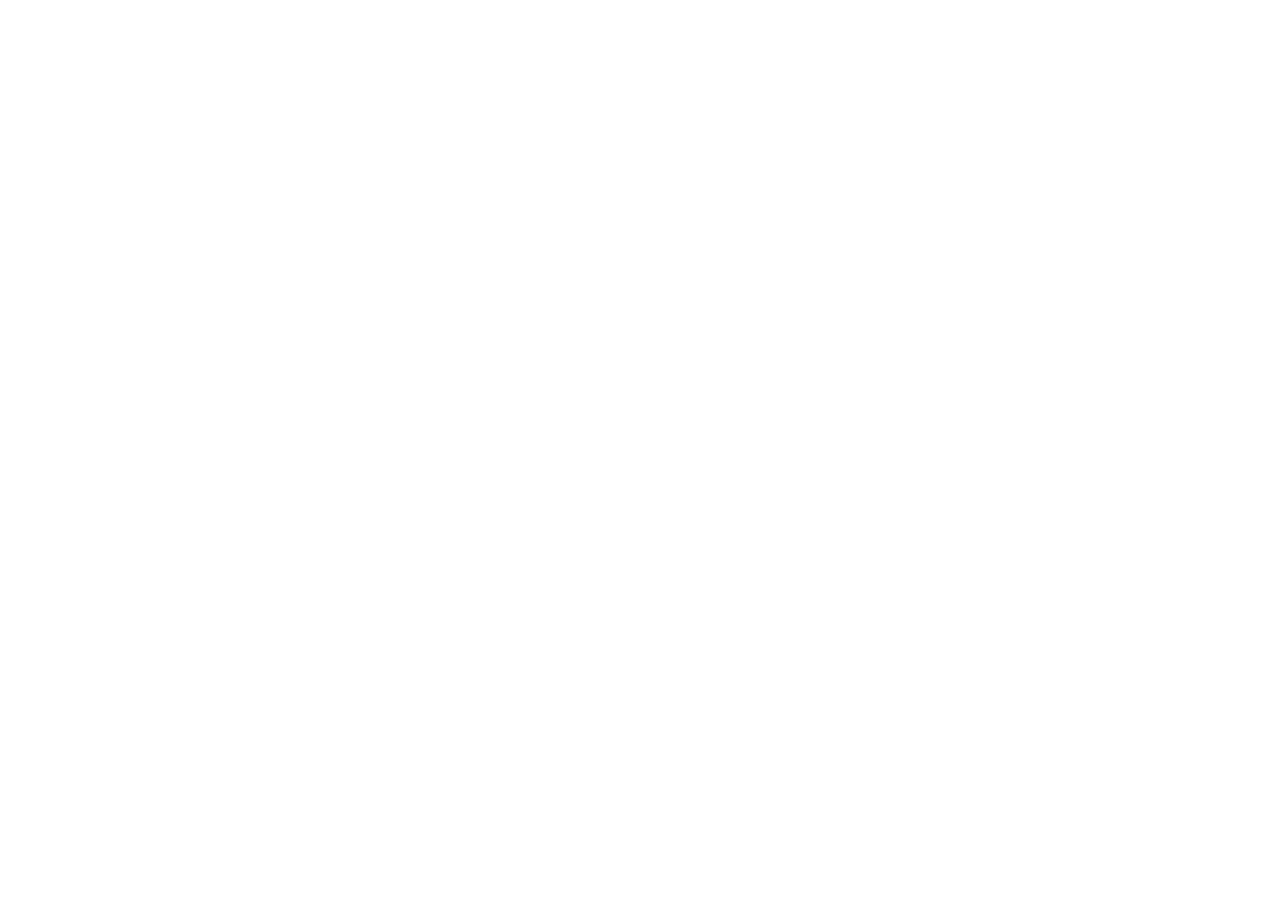
==== index.html @ 671d7f03 "Создала индекс" ====
<!DOCTYPE html>
<html lang="en">
<head>
    <meta charset="UTF-8">
    <meta name="viewport" content="width=device-width, initial-scale=1.0">
    <title>Когнитивные искажения tishunator</title>
</head>
<body>
    
</body>
</html>
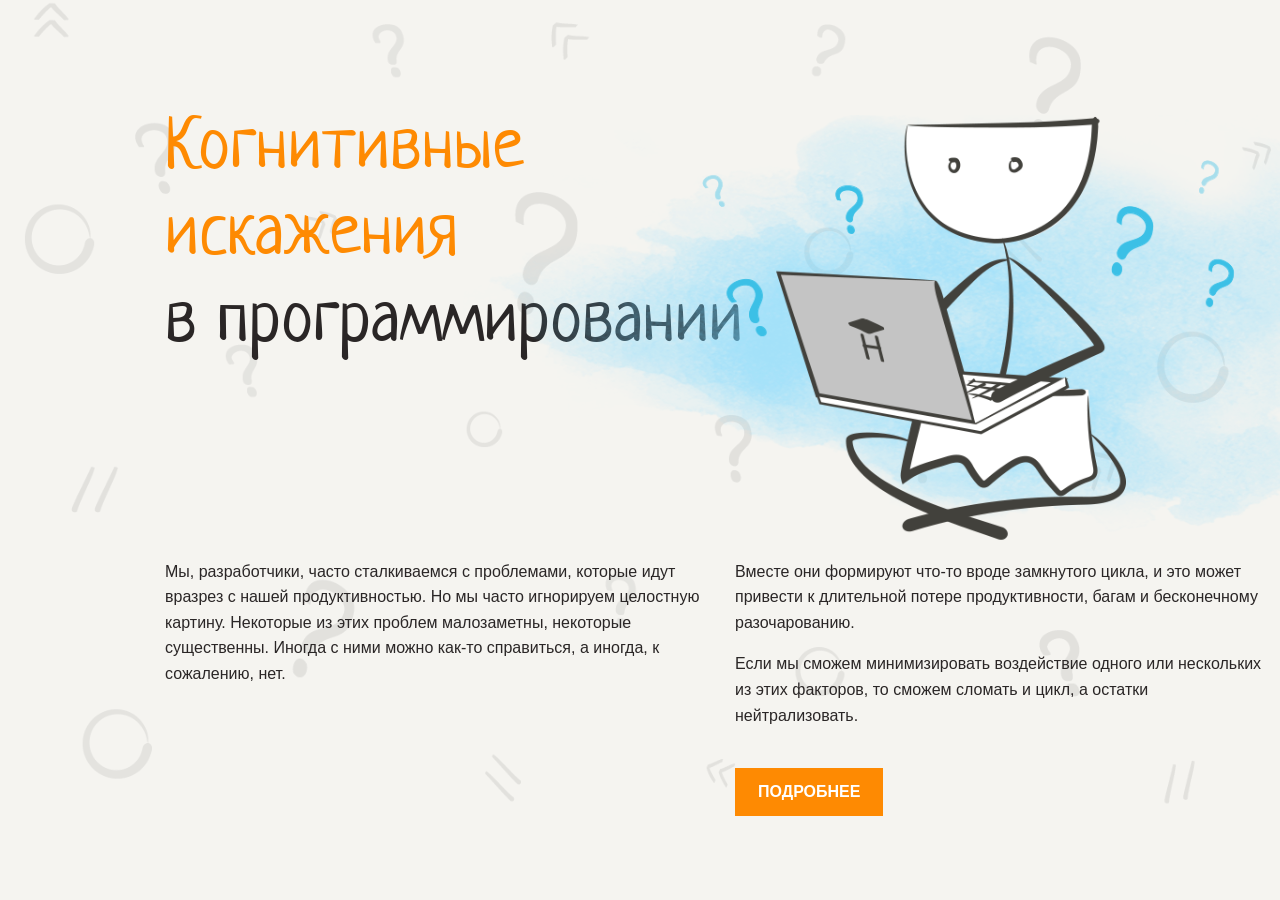
==== commit 7aefc86c: "Сделала первую секцию" ====
--- a/index.html
+++ b/index.html
@@ -3,9 +3,36 @@
 <head>
     <meta charset="UTF-8">
     <meta name="viewport" content="width=device-width, initial-scale=1.0">
+    <link rel="stylesheet" href="style.css">
+
     <title>Когнитивные искажения tishunator</title>
 </head>
 <body>
-    
+    <div class="background-pattern">
+    <section class="header-section ">
+       
+            <h1><span class="highlight">Когнитивные искажения </span> <span class="nowrap">в программировании</span></h1>
+            <div class="image-container">
+                <img src="img/main.png" alt="Иллюстрация когнитивных искажений">
+            </div>
+        </section>
+        <section class="header-text">
+            <div class="text-columns">
+                
+                <div class="text-column">
+                    <p>Мы, разработчики, часто сталкиваемся с проблемами, которые идут вразрез с нашей продуктивностью. Но мы часто игнорируем целостную картину. Некоторые из этих проблем малозаметны, некоторые существенны. Иногда с ними можно как-то справиться, а иногда, к сожалению, нет.</p>
+                </div>
+                <div class="text-column">
+                    <p>Вместе они формируют что-то вроде замкнутого цикла, и это может привести к длительной потере продуктивности, багам и бесконечному разочарованию.</p>
+               <p>Если мы сможем минимизировать воздействие одного или нескольких из этих факторов, то сможем сломать и цикл, а остатки нейтрализовать.</p>
+               <button class="btn"><a href="#"> ПОДРОБНЕЕ </a></button>   
+            </div>
+                
+            </div>
+            
+        </section>
+    </div>
+       
+   
 </body>
-</html>+</html>
--- a/style.css
+++ b/style.css
@@ -0,0 +1,155 @@
+/*Основные параметры лендинга
+Цвета
+Белый: #fff
+Полупрозрачный белый: #d7ccc0
+Светлый: #f5f4f0
+Основной: #fe8a02
+Основной тёмный: #42413c
+Тёмный: #2a2626
+Полупрозрачный тёмный: #908d8b
+Коричневый: #b09a81
+Синий: #1085c5
+Шрифты
+В качестве основного шрифта используется Open Sans
+Для заголовков используется шрифт Neucha
+Размер шрифта: 16px
+Межстрочный интервал: 1.6em
+Цвет шрифта: #2A2626
+Заголовки
+Межстрочный интервал заголовков: 1.2em
+Размер заголовка первого уровня: 72px
+Размер заголовка второго уровня: 60px
+Размер заголовка третьего уровня: 34px
+
+Секции
+Ограничение по ширине контента: 1110px
+Выравнивание по центру
+Отступы по 100 пикселей сверху и снизу
+*/
+@font-face {
+    font-weight: 300;
+    font-family: "Light";
+    src: url("/fonts/OpenSans-Light.ttf");
+}
+
+@font-face {
+    font-weight: 400;
+    font-family: "Regular";
+    src: url("/fonts/OpenSans-Regular.ttf");
+}
+
+@font-face {
+    font-weight: 700;
+    font-family: "Bold";
+    src: url("/fonts/OpenSans-Bold.ttf");
+}
+
+@font-face {
+    font-family: "Neucha-Regular";
+
+    src: url("/fonts/Neucha-Regular.ttf");
+}
+
+body {
+    font-family: 'Open Sans', sans-serif;
+    margin: 0;
+    padding: 0;
+
+    color: #2A2626;
+    font-size: 16px;
+    line-height: 1.6em;
+    background-color: #f5f4f0;
+
+}
+
+.background-pattern {
+    position: relative;
+
+}
+
+.background-pattern::before {
+    content: "";
+    position: absolute;
+    top: 0;
+    left: 0;
+    width: 100%;
+    height: 100%;
+    background: url('img/background.png') no-repeat center center;
+    background-size: cover;
+    opacity: 0.1;
+    z-index: -1;
+}
+
+.header-section {
+    display: flex;
+    align-items: flex-start;
+    justify-content: space-between;
+    padding-top: 100px;
+    max-width: 1110px;
+    margin-left: 165px;
+}
+
+.nowrap {
+    white-space: nowrap;
+}
+
+h1 {
+
+    font-family: "Neucha-Regular", cursive;
+    line-height: 1.2em;
+    font-size: 72px;
+    font-weight: 400;
+    color: #2A2626;
+    margin: 0;
+
+}
+
+.highlight {
+    color: #fe8a02;
+}
+
+.text-columns {
+    display: flex;
+    gap: 30px;
+    margin-top: -45px;
+}
+
+.text-column {
+    flex: 1;
+}
+
+.text-column:nth-child(2) p {
+    margin-bottom: 13px;
+}
+
+.text-column:nth-child(2) p:last-child {
+    margin-bottom: 0;
+}
+
+.btn {
+    background: #fe8a02;
+    color: white;
+    border: none;
+    padding: 15px 23px;
+    font-size: 16px;
+    font-weight: bold;
+    margin-top: 27px;
+}
+
+.btn a {
+    background: #fe8a02;
+    color: white;
+    text-decoration: none;
+}
+
+
+.image-container img {
+    height: 525px;
+    margin-left: -280px;
+    margin-top: -45px;
+}
+
+.header-text {
+    margin-left: 165px;
+    max-width: 1110px;
+}
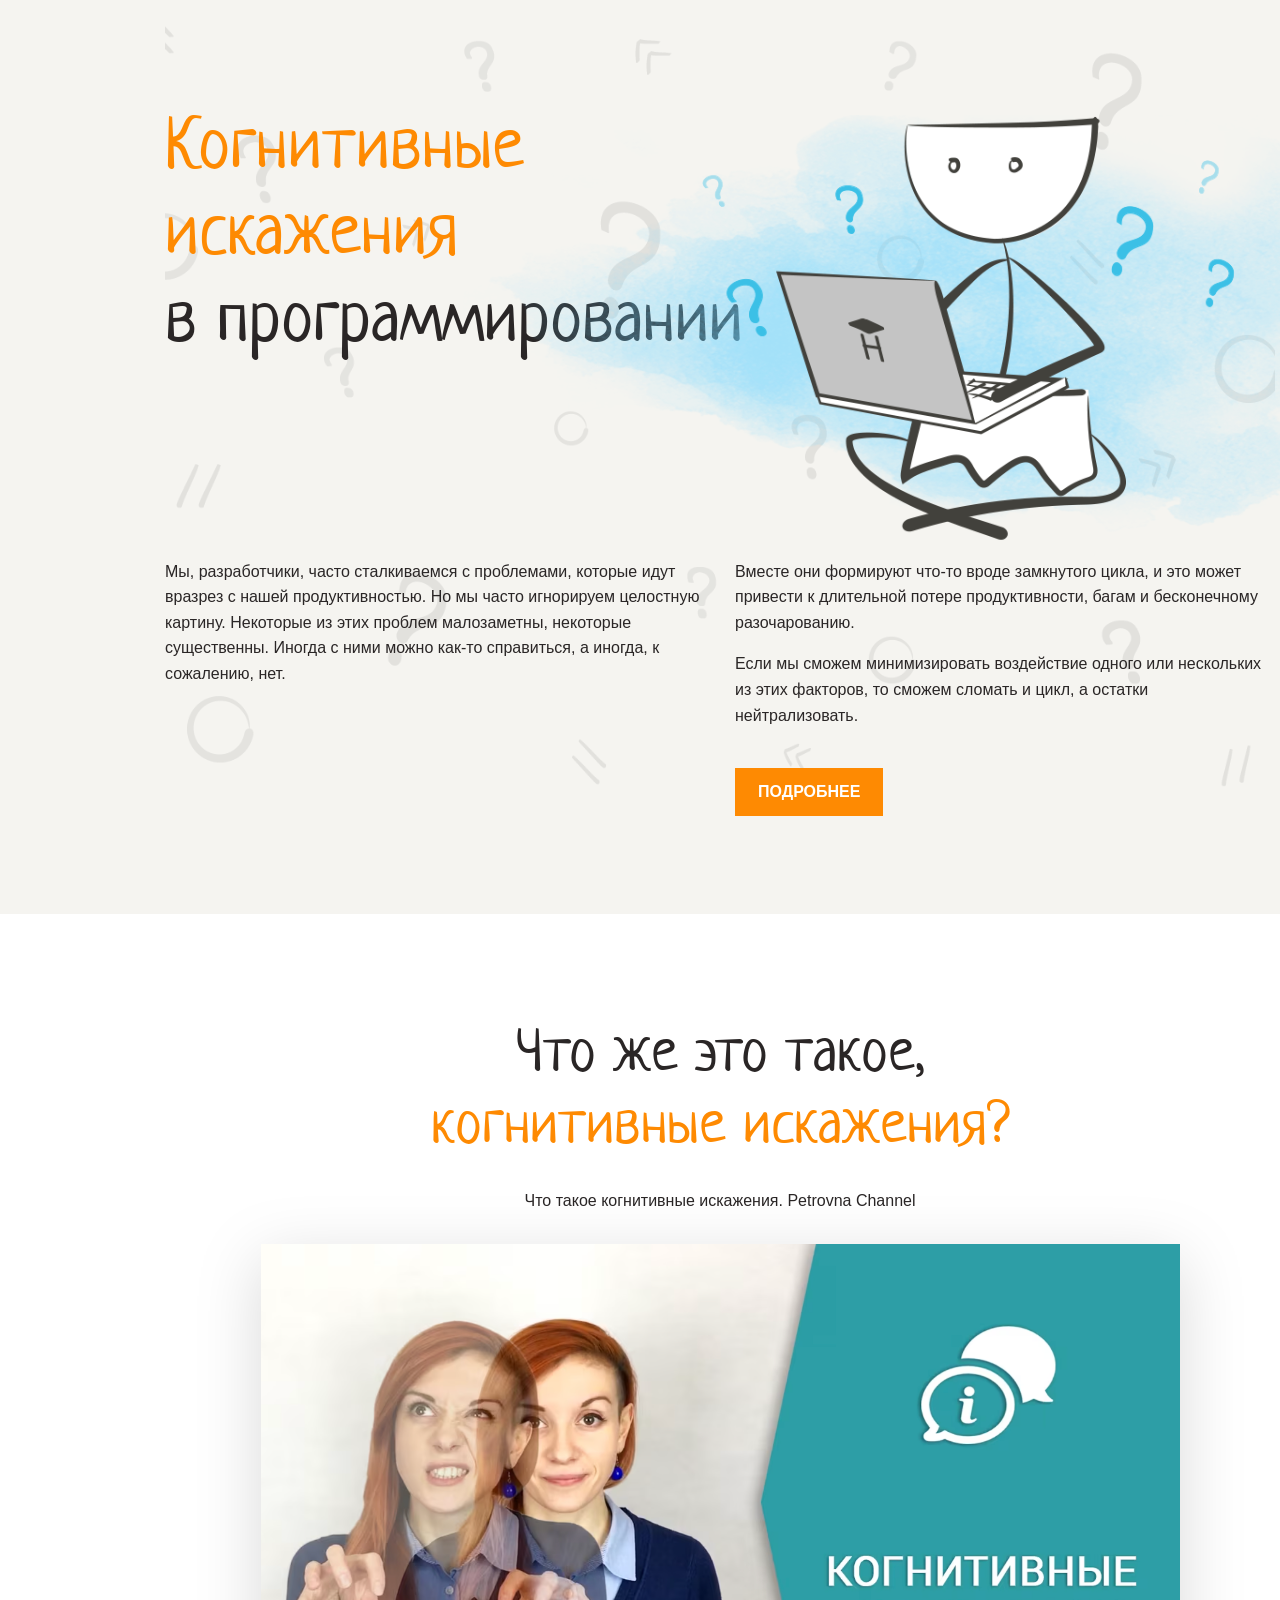
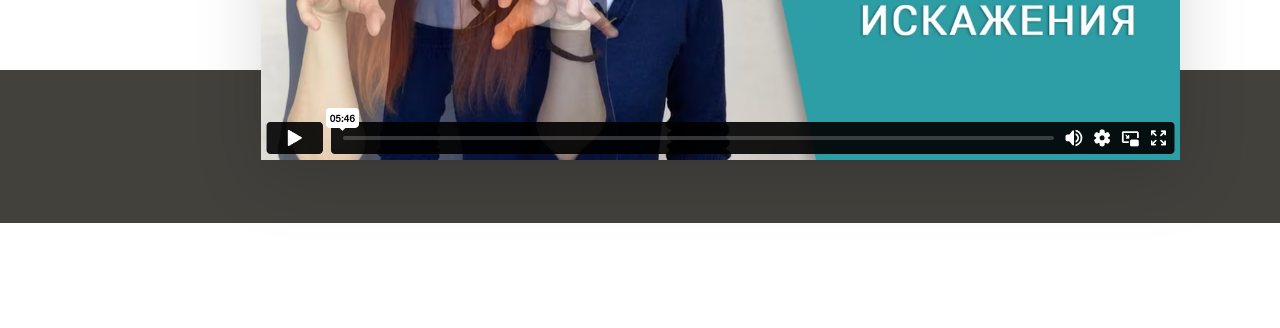
==== commit a14773b9: "сверстала вторую секцию" ====
--- a/index.html
+++ b/index.html
@@ -8,6 +8,7 @@
     <title>Когнитивные искажения tishunator</title>
 </head>
 <body>
+    <section class="general-section">
     <div class="background-pattern">
     <section class="header-section ">
        
@@ -27,12 +28,19 @@
                <p>Если мы сможем минимизировать воздействие одного или нескольких из этих факторов, то сможем сломать и цикл, а остатки нейтрализовать.</p>
                <button class="btn"><a href="#"> ПОДРОБНЕЕ </a></button>   
             </div>
-                
-            </div>
-            
+            </div> 
         </section>
     </div>
-       
-   
+</section>
+<div class="background-section-2">  
+<section class="general-section section-2" id="preview-image">
+    
+    <h1 class="h1-center">Что же это такое, <br><span class="highlight"> когнитивные искажения?</span>  </h1>
+    <p class="p-center">Что такое когнитивные искажения. Petrovna Channel</p>
+    <div class="video-container">
+    <video src="https://youtu.be/jie9AizBqss?feature=shared" poster="img/preview.png" ></video>
+</div>
+</section>
+</div>
 </body>
 </html>
--- a/style.css
+++ b/style.css
@@ -61,7 +61,11 @@
     background-color: #f5f4f0;
 
 }
-
+.general-section{
+    height: 914px;
+    margin-left: 165px;
+    max-width: 1110px;
+}
 .background-pattern {
     position: relative;
 
@@ -79,14 +83,30 @@
     opacity: 0.1;
     z-index: -1;
 }
+.background-section-2{
+    position: relative;
+    
+  
+}
+.background-section-2::before{
+    content: "";
+    position: absolute;
+    top: 0;
+    left: 0;
+    width: 100%;
+    height: 100%;
+    background-color: white;
+    background-size: cover;
+    z-index: -1;
+}
 
 .header-section {
     display: flex;
     align-items: flex-start;
     justify-content: space-between;
     padding-top: 100px;
-    max-width: 1110px;
-    margin-left: 165px;
+    
+    
 }
 
 .nowrap {
@@ -149,7 +169,42 @@
     margin-top: -45px;
 }
 
-.header-text {
-    margin-left: 165px;
-    max-width: 1110px;
+.h1-center {
+    text-align: center;
+    font-size: 60px;
+    line-height: 72px;
+}
+.p-center {
+    text-align: center;
+    margin-top: 30px;
+    margin-bottom: 30px;
+}
+.video-container{
+    position: relative;
+    text-align: center;
+    margin: 0 auto;
+    padding-bottom: 50px;
+}
+video{
+
+  width: 919px;
+  height: 517px; 
+  filter: drop-shadow(0 16px 32px rgba(0 0 0 / 15%));
+  
+  
+}
+.section-2{
+    
+    padding-top: 100px;
+   
+}
+.background-section-2::after {
+    content: "";
+    position: absolute;
+    bottom: 105px;
+    left: 0;
+    width: 100%;
+    height: 153px;
+    background: #42413C; 
+    z-index: -1;
 }
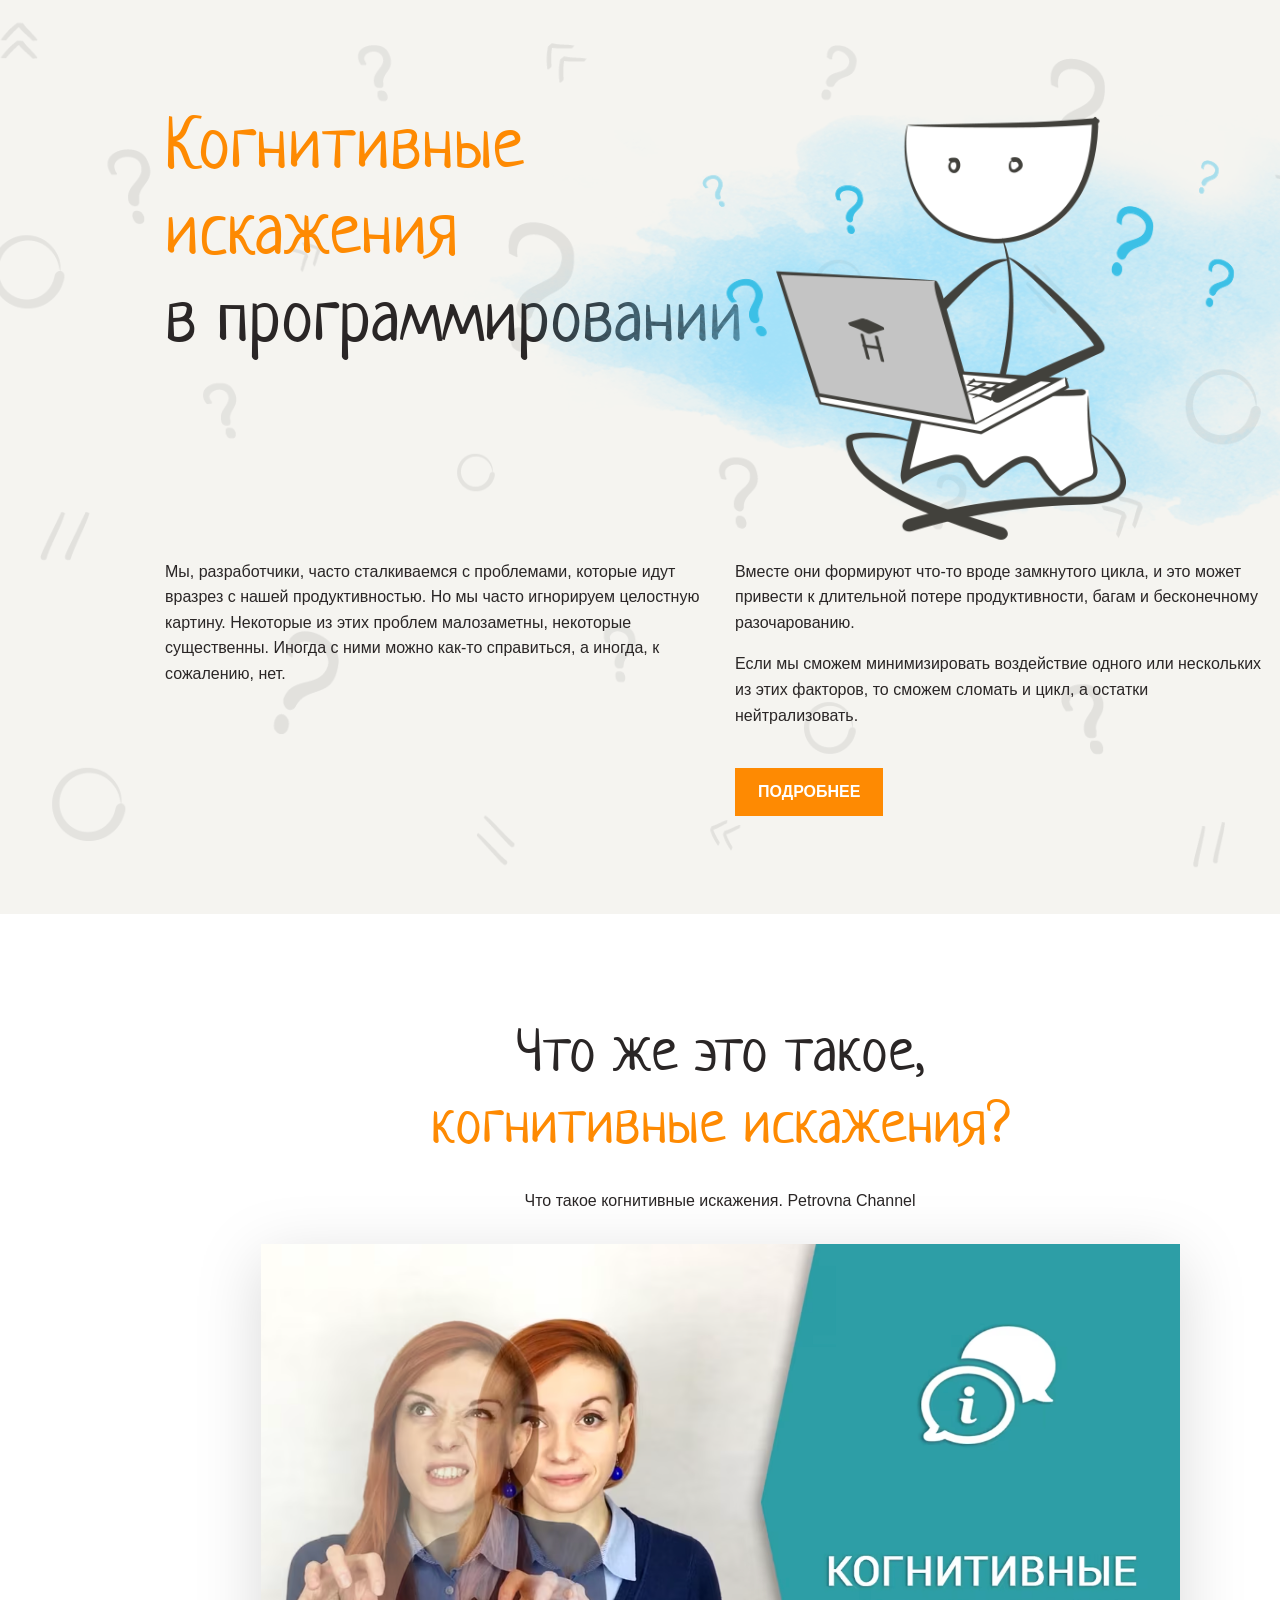
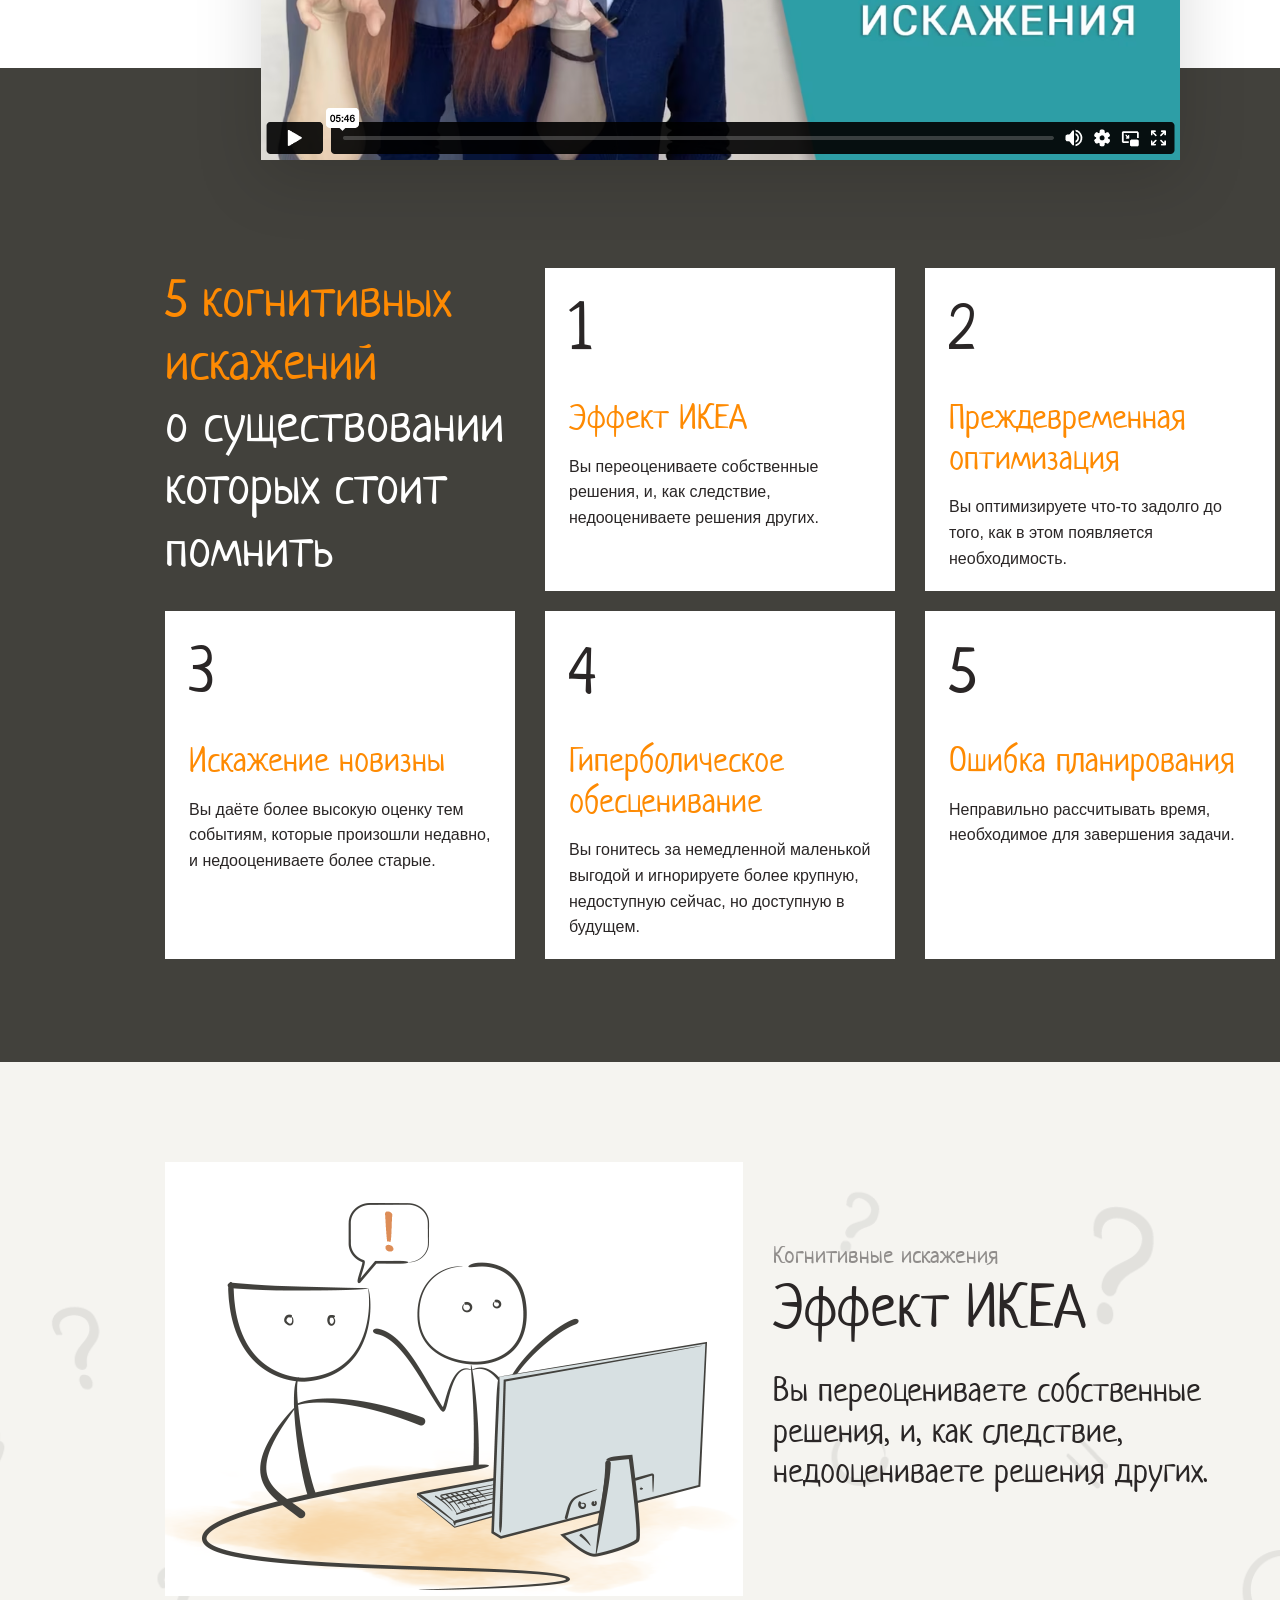
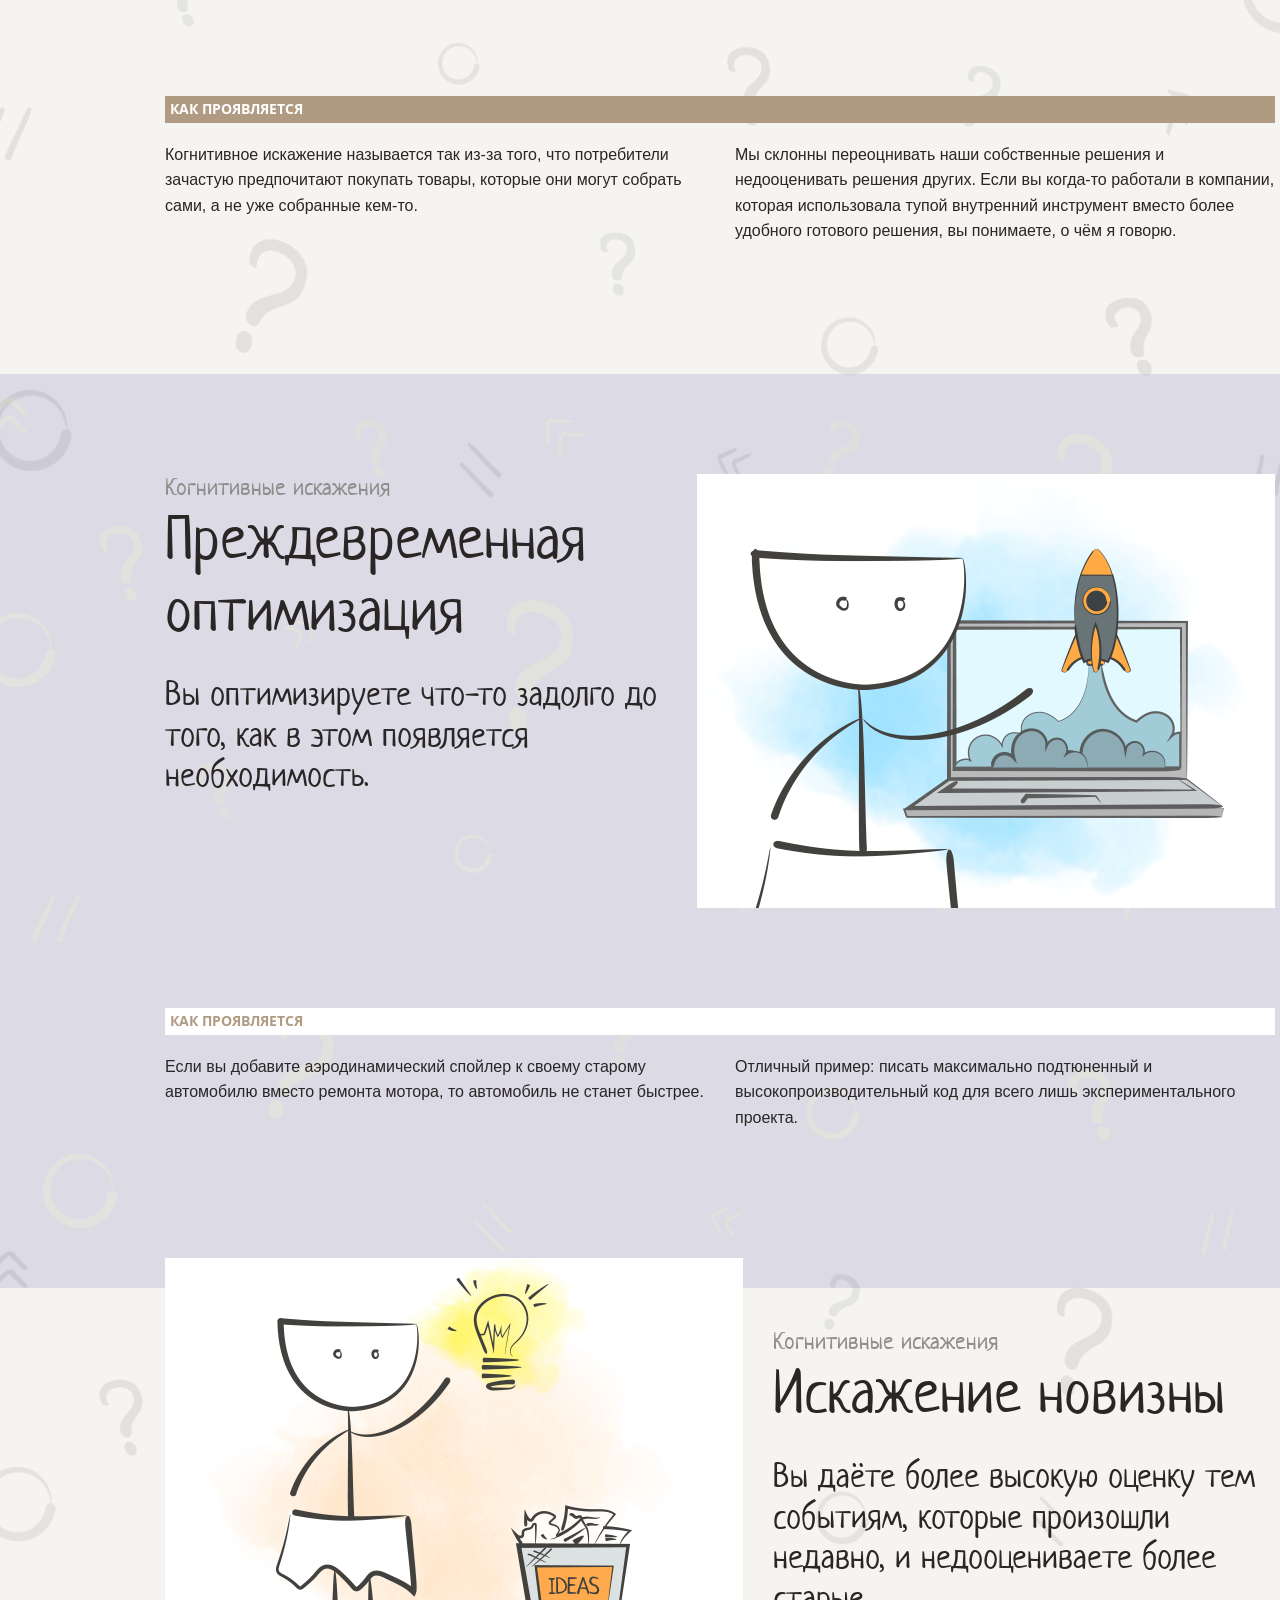
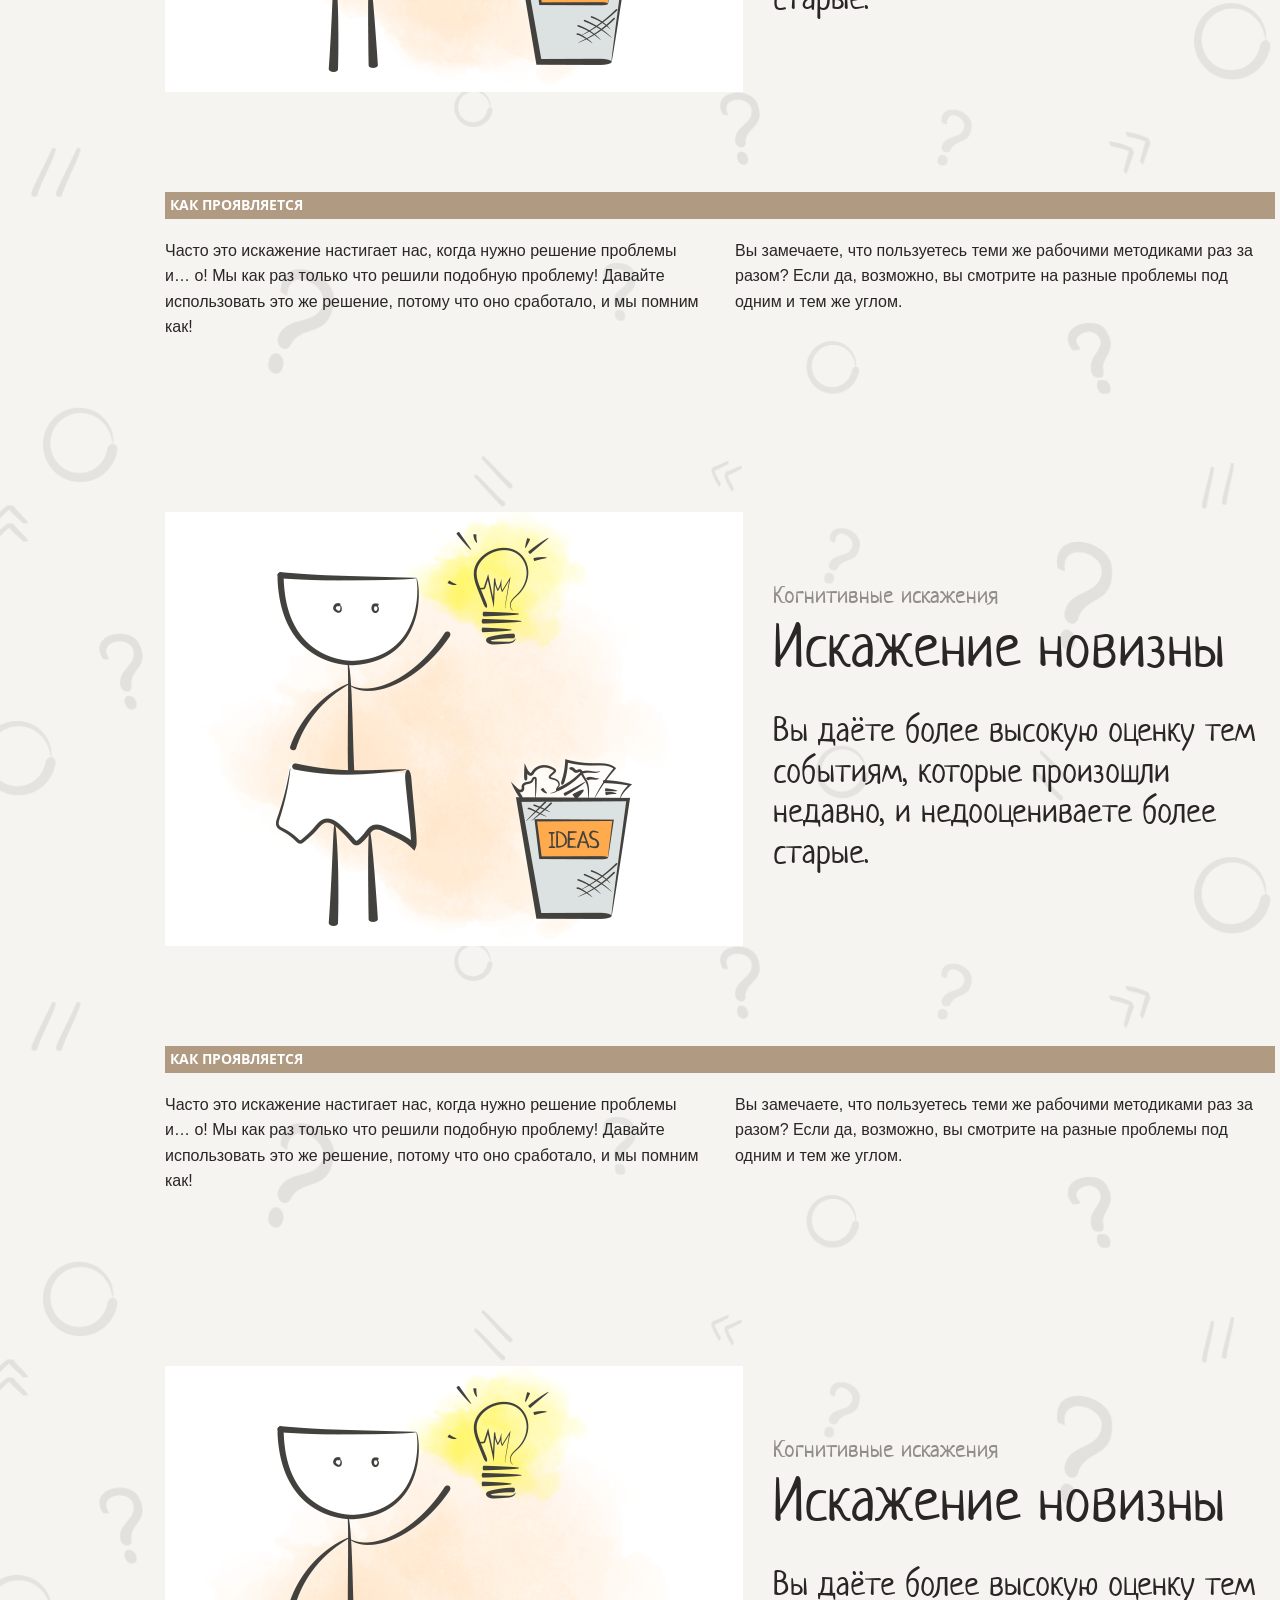
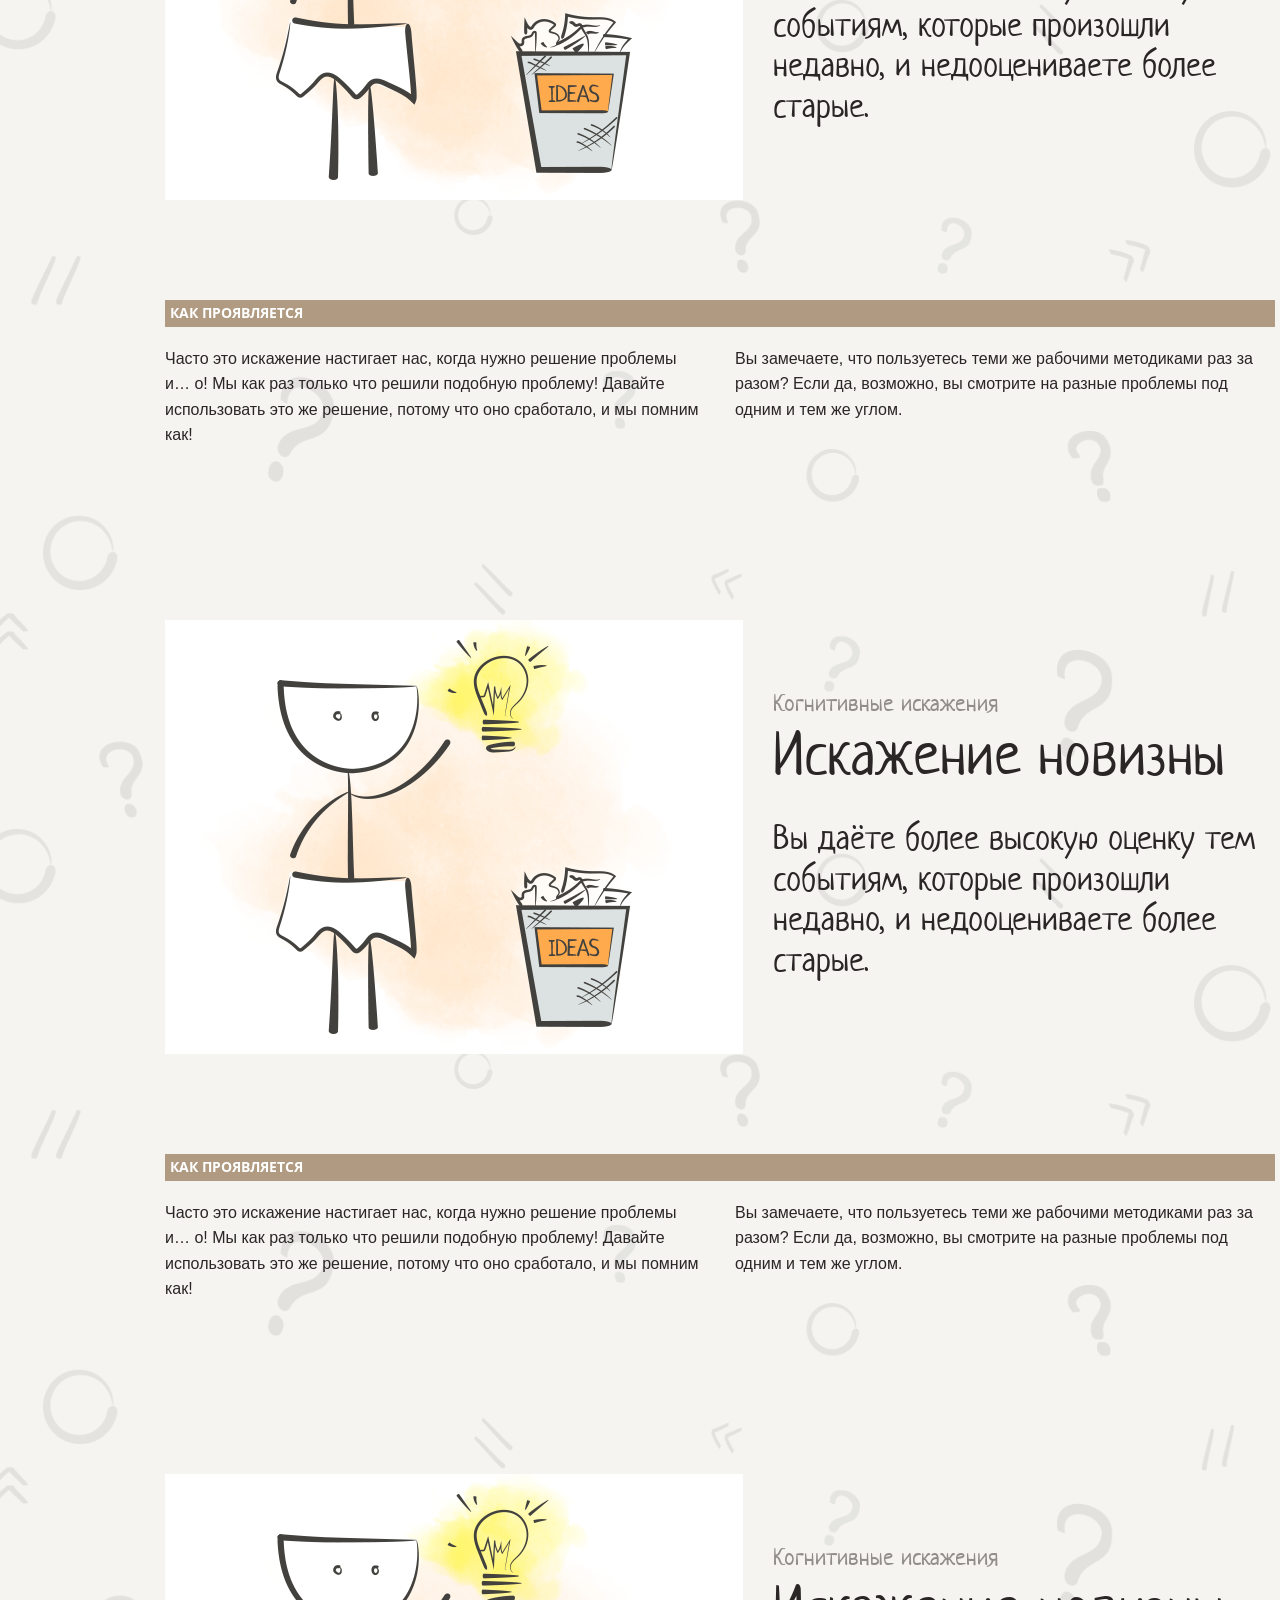
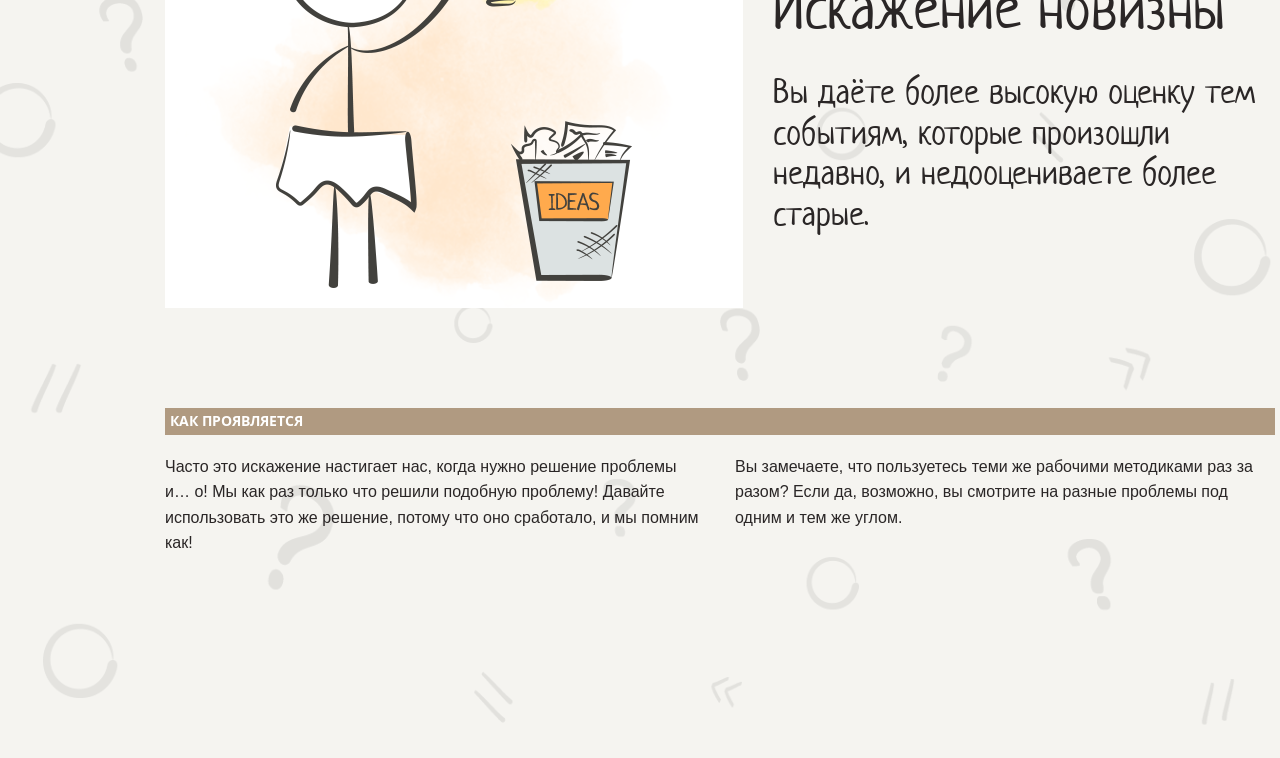
==== commit b2800867: "d" ====
--- a/index.html
+++ b/index.html
@@ -8,7 +8,7 @@
     <title>Когнитивные искажения tishunator</title>
 </head>
 <body>
-    <section class="general-section">
+    <section class="general-section general-section1">
     <div class="background-pattern">
     <section class="header-section ">
        
@@ -33,7 +33,7 @@
     </div>
 </section>
 <div class="background-section-2">  
-<section class="general-section section-2" id="preview-image">
+<section class=" section-2" id="preview-image">
     
     <h1 class="h1-center">Что же это такое, <br><span class="highlight"> когнитивные искажения?</span>  </h1>
     <p class="p-center">Что такое когнитивные искажения. Petrovna Channel</p>
@@ -42,5 +42,195 @@
 </div>
 </section>
 </div>
+
+<div class="background-section-3"> 
+    <section id="navigation" class="general-section">
+        <div class="container">
+           
+            <div class="cards">
+                <div class="section-title"><span class="highlight">5 когнитивных искажений </span><br> о существовании которых стоит помнить</div>
+                <a href="#ikea-effect" class="card small">
+                    <div class="card-number">1</div>
+                    <h3 class="card-title">Эффект ИКЕА</h3>
+                    <p>Вы переоцениваете собственные решения, и, как следствие, недооцениваете решения других.</p>
+                </a>
+                <a href="#premature-optimization" class="card small">
+                    <div class="card-number">2</div>
+                    <h3 class="card-title">Преждевременная оптимизация</h3>
+                    <p>Вы оптимизируете что-то задолго до того, как в этом появляется необходимость.</p>
+                </a>
+                <a href="#recency-bias" class="card large">
+                    <div class="card-number">3</div>
+                    <h3 class="card-title">Искажение новизны</h3>
+                    <p>Вы даёте более высокую оценку тем событиям, которые произошли недавно, и недооцениваете более старые.</p>
+                </a>
+                <a href="#hyperbolic-discounting" class="card large">
+                    <div class="card-number">4</div>
+                    <h3 class="card-title">Гиперболическое обесценивание</h3>
+                    <p>Вы гонитесь за немедленной маленькой выгодой и игнорируете более крупную, недоступную сейчас, но доступную в будущем.</p>
+                </a>
+                <a href="#planning-fallacy" class="card large" >
+                    <div class="card-number">5</div>
+                    <h3 class="card-title">Ошибка планирования</h3>
+                    <p>Неправильно рассчитывать время, необходимое для завершения задачи.</p>
+                </a>
+            </div>
+        </div>
+    </section> 
+</div>
+<div class="background-section-4">
+    <section class="general-section2">
+      
+        <section id="ikea-effect">
+<div class="head">
+<img src="img/1.png">
+<div class="right-block">
+<p>Когнитивные искажения</p>
+<h2>Эффект ИКЕА</h2>
+<p class="zag">Вы переоцениваете собственные решения, и, как следствие, недооцениваете решения других.</p>
+</div>
+</div>
+
+<h4>КАК ПРОЯВЛЯЕТСЯ</h4>
+<div class="container-ikea">
+<p>Когнитивное искажение называется так из-за того, что потребители зачастую предпочитают покупать товары, которые они могут собрать сами, а не уже собранные кем-то.</p>
+<p>Мы склонны переоцнивать наши собственные решения и недооценивать решения других. Если вы когда-то работали в компании, которая использовала тупой внутренний инструмент вместо более удобного готового решения, вы понимаете, о чём я говорю.</p>    
+</div>
+</section>
+</section>
+</div>
+
+<div class="background-section-5">
+    <section class=" general-section2 general-section3">
+      
+        <section id="premature-optimization">
+
+            <div class="head2">
+                
+                <div class="right-block">
+                <p>Когнитивные искажения</p>
+                <h2 class="white">Преждевременная оптимизация</h2>
+                <p class="zag white">Вы оптимизируете что-то задолго до того, как в этом появляется необходимость.</p>
+                </div>
+                <img src="img/2.png">
+                </div>
+                <h4 class="whiteh">КАК ПРОЯВЛЯЕТСЯ</h4>
+                <div class="container-ikea white">
+                <p>Если вы добавите аэродинамический спойлер к своему старому автомобилю вместо ремонта мотора, то автомобиль не станет быстрее.</p>
+                <p>Отличный пример: писать максимально подтюненный и высокопроизводительный код для всего лишь экспериментального проекта.</p>    
+                </div>
+
+        </section>
+            </section>
+        </div>
+
+        <div class="background-section-6">
+            <section class="general-section2">
+              
+                <section id="distortion-of-novelty">
+        <div class="head3">
+        <img src="img/3.png">
+        <div class="right-block">
+        <p>Когнитивные искажения</p>
+        <h2>Искажение новизны</h2>
+        <p class="zag">Вы даёте более высокую оценку тем событиям, которые произошли недавно, и недооцениваете более старые.</p>
+        </div>
+        </div>
+        
+        <h4>КАК ПРОЯВЛЯЕТСЯ</h4>
+        <div class="container-ikea">
+        <p>Часто это искажение настигает нас, когда нужно решение проблемы и… о! Мы как раз только что решили подобную проблему! Давайте использовать это же решение, потому что оно сработало, и мы помним как!</p>
+        <p>Вы замечаете, что пользуетесь теми же рабочими методиками раз за разом? Если да, возможно, вы смотрите на разные проблемы под одним и тем же углом.</p>    
+        </div>
+        </section>
+        </section>
+        </div>
+        <div class="background-section-6">
+            <section class="general-section2">
+              
+                <section id="distortion-of-novelty">
+        <div class="head3">
+        <img src="img/3.png">
+        <div class="right-block">
+        <p>Когнитивные искажения</p>
+        <h2>Искажение новизны</h2>
+        <p class="zag">Вы даёте более высокую оценку тем событиям, которые произошли недавно, и недооцениваете более старые.</p>
+        </div>
+        </div>
+        
+        <h4>КАК ПРОЯВЛЯЕТСЯ</h4>
+        <div class="container-ikea">
+        <p>Часто это искажение настигает нас, когда нужно решение проблемы и… о! Мы как раз только что решили подобную проблему! Давайте использовать это же решение, потому что оно сработало, и мы помним как!</p>
+        <p>Вы замечаете, что пользуетесь теми же рабочими методиками раз за разом? Если да, возможно, вы смотрите на разные проблемы под одним и тем же углом.</p>    
+        </div>
+        </section>
+        </section>
+        </div>
+        <div class="background-section-6">
+            <section class="general-section2">
+              
+                <section id="distortion-of-novelty">
+        <div class="head3">
+        <img src="img/3.png">
+        <div class="right-block">
+        <p>Когнитивные искажения</p>
+        <h2>Искажение новизны</h2>
+        <p class="zag">Вы даёте более высокую оценку тем событиям, которые произошли недавно, и недооцениваете более старые.</p>
+        </div>
+        </div>
+        
+        <h4>КАК ПРОЯВЛЯЕТСЯ</h4>
+        <div class="container-ikea">
+        <p>Часто это искажение настигает нас, когда нужно решение проблемы и… о! Мы как раз только что решили подобную проблему! Давайте использовать это же решение, потому что оно сработало, и мы помним как!</p>
+        <p>Вы замечаете, что пользуетесь теми же рабочими методиками раз за разом? Если да, возможно, вы смотрите на разные проблемы под одним и тем же углом.</p>    
+        </div>
+        </section>
+        </section>
+        </div>
+        <div class="background-section-6">
+            <section class="general-section2">
+              
+                <section id="distortion-of-novelty">
+        <div class="head3">
+        <img src="img/3.png">
+        <div class="right-block">
+        <p>Когнитивные искажения</p>
+        <h2>Искажение новизны</h2>
+        <p class="zag">Вы даёте более высокую оценку тем событиям, которые произошли недавно, и недооцениваете более старые.</p>
+        </div>
+        </div>
+        
+        <h4>КАК ПРОЯВЛЯЕТСЯ</h4>
+        <div class="container-ikea">
+        <p>Часто это искажение настигает нас, когда нужно решение проблемы и… о! Мы как раз только что решили подобную проблему! Давайте использовать это же решение, потому что оно сработало, и мы помним как!</p>
+        <p>Вы замечаете, что пользуетесь теми же рабочими методиками раз за разом? Если да, возможно, вы смотрите на разные проблемы под одним и тем же углом.</p>    
+        </div>
+        </section>
+        </section>
+        </div>
+        <div class="background-section-6">
+            <section class="general-section2">
+              
+                <section id="distortion-of-novelty">
+        <div class="head3">
+        <img src="img/3.png">
+        <div class="right-block">
+        <p>Когнитивные искажения</p>
+        <h2>Искажение новизны</h2>
+        <p class="zag">Вы даёте более высокую оценку тем событиям, которые произошли недавно, и недооцениваете более старые.</p>
+        </div>
+        </div>
+        
+        <h4>КАК ПРОЯВЛЯЕТСЯ</h4>
+        <div class="container-ikea">
+        <p>Часто это искажение настигает нас, когда нужно решение проблемы и… о! Мы как раз только что решили подобную проблему! Давайте использовать это же решение, потому что оно сработало, и мы помним как!</p>
+        <p>Вы замечаете, что пользуетесь теми же рабочими методиками раз за разом? Если да, возможно, вы смотрите на разные проблемы под одним и тем же углом.</p>    
+        </div>
+        </section>
+        </section>
+        </div>
+
+
+
 </body>
 </html>
--- a/style.css
+++ b/style.css
@@ -66,12 +66,17 @@
     margin-left: 165px;
     max-width: 1110px;
 }
+.general-section1{
+    height: 914px;
+    margin-left: 165px;
+    max-width: 1110px;
+}
 .background-pattern {
     position: relative;
 
 }
 
-.background-pattern::before {
+.general-section1:before {
     content: "";
     position: absolute;
     top: 0;
@@ -183,7 +188,7 @@
     position: relative;
     text-align: center;
     margin: 0 auto;
-    padding-bottom: 50px;
+   
 }
 video{
 
@@ -194,17 +199,206 @@
   
 }
 .section-2{
-    
+    margin-left: 165px;
+    max-width: 1110px;
     padding-top: 100px;
-   
-}
-.background-section-2::after {
+  
+   
+}
+.background-section-3{
+    background-color: #42413C;
+    margin-top: -100px;
+    height: 994px;
+}
+.container {
+    display: flex;
+    padding-top: 160px;
+    
+}
+.cards {
+    display: flex;
+    flex-wrap: wrap;
+    column-gap: 30px;
+    row-gap: 20px;
+    margin-top: 40px;
+  
+}
+.card {
+   
+    
+    background: white;
+    color: #2A2626;
+    text-decoration: none;
+    
+    width: 350px;
+    
+    box-sizing: border-box;
+    padding: 24px;
+    
+}
+.section-title{
+    font-family: "Neucha-Regular", cursive;
+    font-size: 52px;
+    line-height: 120%;
+    width: 350px;
+    height: 323px;
+    color: white;
+}
+.card-number {
+    font-size: 64px;
+    font-family: "Neucha-Regular", cursive;
+    margin-top: 24px;
+    margin-bottom: 55px;
+    
+}
+.card-title {
+    color: #fe8a02;
+   
+    margin-bottom: 10px;
+    font-family: "Neucha-Regular", cursive;
+    font-size: 34px;
+    font-weight: 400;
+    line-height: 120%;
+  
+  
+}
+.small {
+   height: 323px;
+   
+}
+.large {
+   height: 348px;
+}
+
+.head {
+    
+    display: flex;
+    gap: 30px;
+    
+}
+.background-section-4{
+    margin-top: 80px;
+   position: relative;
+    height: 994px;
+}
+
+.right-block p{
+    font-family: "Neucha-Regular", cursive;
+    font-size: 24px;
+    font-weight: 400;
+    color: #908D8B;
+}
+.right-block .zag{
+    font-family: "Neucha-Regular", cursive;
+    font-size: 34px;
+    font-weight: 400;
+    line-height: 40.8px;
+    color: #2A2626;
+}
+.head img {
+    vertical-align: middle;
+    margin-top: 20px;
+}
+
+h2 {
+
+    font-family: "Neucha-Regular", cursive;
+    line-height: 1.2em;
+    font-size: 60px;
+    font-weight: 400;
+    color: #2A2626;
+   margin-top: -23px;
+   margin-bottom: -6px;
+   
+
+}
+.container-ikea {
+    display: flex;
+    gap: 30px;
+    margin-top: -16px;
+    
+}
+h4{
+    font-family: bold;
+    font-size: 14px;
+    line-height: 16.8px;
+    background-color: #B09A81;
+    color: white;
+    padding: 5px;
+    margin-top: 100px;
+}
+.container-ikea p {
+    flex: 1;
+}
+.background-section-5{
+    position: relative;
+    margin-top: -162px;
+  
+}
+.general-section2{
+    height: 914px;
+    margin-left: 165px;
+    max-width: 1110px;
+   
+}
+
+.general-section2:before {
     content: "";
     position: absolute;
-    bottom: 105px;
+    top: 0;
     left: 0;
     width: 100%;
-    height: 153px;
-    background: #42413C; 
+    height: 100%;
+    background: url('img/background.png') no-repeat center center ;
+    background-size: cover;
+    opacity: 0.1;
     z-index: -1;
+   
+}
+.general-section3{
+    height: 914px;
+    margin-left: 165px;
+    max-width: 1110px;
+   
+}
+
+.general-section3:before {
+    content: "";
+    position: absolute;
+    top: 0;
+    left: 0;
+    width: 100%;
+    height: 100%;
+    background-color: darkblue;
+    
+   
+   
+   
+}
+.head2{
+    display: flex;
+    gap: 30px;
+    
+}
+.right-block{
+    margin-top: 77px;
+}
+.head2 img {
+    margin-top: 100px;
+}
+.whiteh{
+    background-color: white;
+    color:#B09A81 ;
+    
+}
+.background-section-6{
+    position: relative;
+    margin-top: -60px;
+}
+.head3{
+    display: flex;
+    gap: 30px;
+}
+.head3 img {
+    margin-top: 30px;
 }
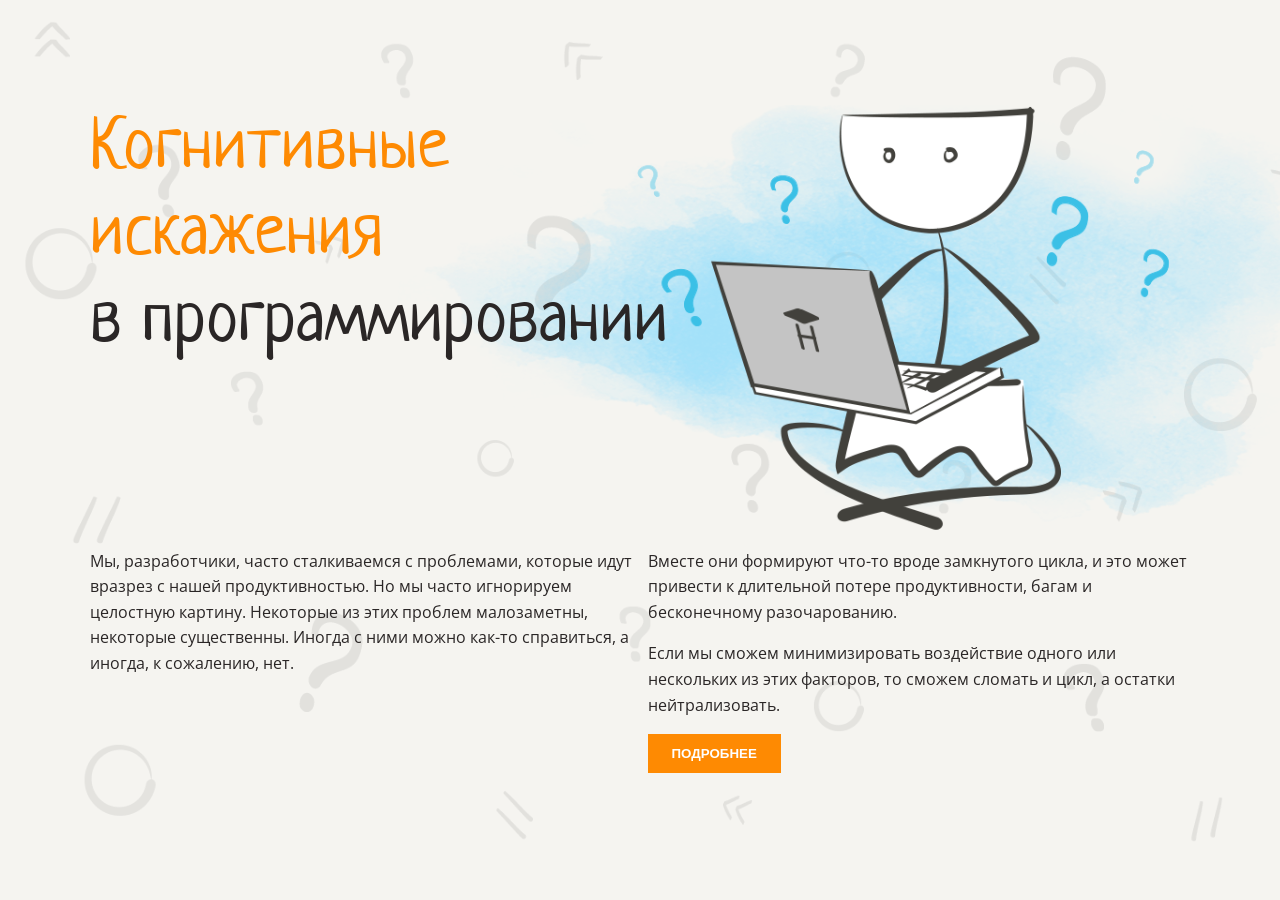
==== commit fbbb669c: "first section" ====
--- a/index.html
+++ b/index.html
@@ -1,4 +1,48 @@
 <!DOCTYPE html>
+<html lang="en">
+
+<head>
+    <meta charset="UTF-8">
+    <meta name="viewport" content="width=device-width, initial-scale=1.0">
+    <link rel="stylesheet" href="style.css">
+
+    <title>Когнитивные искажения tishunator</title>
+</head>
+
+<body>
+    <div class="background-pattern">
+        <div class="section-size-left-margin-pT-pB">
+            <section class="header-name-img-flex">
+                <h1 class="margin-0"><span class="highlight">Когнитивные искажения </span> <span class="nowrap">в программировании</span>
+                </h1>
+                <div class="image-container">
+                    <img src="img/main.png" class="img-header" alt="Иллюстрация когнитивных искажений">
+                </div>
+            </section>
+            <section class="header-text">
+        
+                    <div class="text-column">
+                        <p>Мы, разработчики, часто сталкиваемся с проблемами, которые идут вразрез с нашей продуктивностью. Но мы часто
+                            игнорируем целостную картину. Некоторые из этих проблем малозаметны, некоторые существенны. Иногда с ними можно
+                            как-то справиться, а иногда, к сожалению, нет.</p>
+                    </div>
+                    <div class="text-column">
+                        <p>Вместе они формируют что-то вроде замкнутого цикла, и это может привести к длительной потере
+                            продуктивности, багам и бесконечному разочарованию.</p>
+                        <p>Если мы сможем минимизировать воздействие одного или нескольких из этих факторов, то сможем
+                            сломать и цикл, а остатки нейтрализовать.</p>
+                        <button class="btn"><a href="#"> ПОДРОБНЕЕ </a></button>
+                    </div>
+                
+            </section>
+        </div>
+    </div>
+
+
+</body>
+
+</html>
+<!--<!DOCTYPE html>
 <html lang="en">
 <head>
     <meta charset="UTF-8">
--- a/style.css
+++ b/style.css
@@ -28,6 +28,162 @@
 */
 @font-face {
     font-weight: 300;
+    font-family: "Open Sans";
+    src: url("/fonts/OpenSans-Light.ttf");
+}
+
+@font-face {
+    font-weight: 400;
+    font-family: "Open Sans";
+    src: url("/fonts/OpenSans-Regular.ttf");
+}
+
+@font-face {
+    font-weight: 700;
+    font-family: "Open Sans";
+    src: url("/fonts/OpenSans-Bold.ttf");
+}
+
+@font-face {
+    font-family: "Neucha-Regular";
+
+    src: url("/fonts/Neucha-Regular.ttf");
+}
+
+body {
+    font-family: "Open Sans", sans-serif;
+    margin: 0;
+    padding: 0;
+    font-weight: 400;
+    color: #2A2626;
+    font-size: 16px;
+    line-height: 1.6em;
+    background-color: #f5f4f0;
+    
+
+}
+
+h1 {
+
+    font-family: "Neucha-Regular", cursive;
+    line-height: 1.2em;
+    font-size: 72px;
+    font-weight: 400;
+    color: #2A2626;
+ 
+
+}
+h2{
+    font-family: "Neucha-Regular", cursive;
+    line-height: 1.2em;
+    font-size: 60px;
+    font-weight: 400;
+    color: #2A2626; 
+}
+h3{
+    font-family: "Neucha-Regular", cursive;
+    line-height: 1.2em;
+    font-size: 34px;
+    font-weight: 400;
+    color: #2A2626;   
+}
+.background-pattern {
+    position: relative;
+
+}
+.background-pattern::before {
+    content: "";
+    position: absolute;
+    top: 0;
+    left: 0;
+    width: 100%;
+    height: 100%;
+    background: url('img/background.png') no-repeat;
+    background-size: cover;
+    opacity: 0.1;
+    z-index: -1;
+}
+.section-size-left-margin-pT-pB{
+    max-width: 1100px;
+    width: 100%;
+    margin: 0 auto;
+    padding-top: 100px;
+    padding-bottom: 100px;
+    }
+    
+    .highlight {
+        color: #fe8a02;
+    }
+    .nowrap {
+        white-space: nowrap;
+    }
+    .margin-0{
+        margin:0;
+        z-index: 1;
+    }
+
+.header-name-img-flex{
+    display: flex;
+}
+.img-header{
+    height: 525px;
+    margin-top: -55px;
+    margin-left: -270px;
+}
+.header-text{
+    display: flex;
+    gap: 15px;
+    margin-top: -45px;
+    
+}
+.text-column {
+    flex: 1;
+}
+.btn {
+    background: #fe8a02;
+    color: white;
+    border: none;
+    padding: 12px 24px;
+    font-weight: bold;
+ 
+}
+
+.btn a {
+  color: white;
+    text-decoration: none;
+}
+
+
+/*Основные параметры лендинга
+Цвета
+Белый: #fff
+Полупрозрачный белый: #d7ccc0
+Светлый: #f5f4f0
+Основной: #fe8a02
+Основной тёмный: #42413c
+Тёмный: #2a2626
+Полупрозрачный тёмный: #908d8b
+Коричневый: #b09a81
+Синий: #1085c5
+Шрифты
+В качестве основного шрифта используется Open Sans
+Для заголовков используется шрифт Neucha
+Размер шрифта: 16px
+Межстрочный интервал: 1.6em
+Цвет шрифта: #2A2626
+Заголовки
+Межстрочный интервал заголовков: 1.2em
+Размер заголовка первого уровня: 72px
+Размер заголовка второго уровня: 60px
+Размер заголовка третьего уровня: 34px
+
+Секции
+Ограничение по ширине контента: 1110px
+Выравнивание по центру
+Отступы по 100 пикселей сверху и снизу
+
+@font-face {
+    font-weight: 300;
     font-family: "Light";
     src: url("/fonts/OpenSans-Light.ttf");
 }
@@ -401,4 +557,5 @@
 }
 .head3 img {
     margin-top: 30px;
-}+}
+*/
--- a/style.css
+++ b/style.css
@@ -28,6 +28,162 @@
 */
 @font-face {
     font-weight: 300;
+    font-family: "Open Sans";
+    src: url("/fonts/OpenSans-Light.ttf");
+}
+
+@font-face {
+    font-weight: 400;
+    font-family: "Open Sans";
+    src: url("/fonts/OpenSans-Regular.ttf");
+}
+
+@font-face {
+    font-weight: 700;
+    font-family: "Open Sans";
+    src: url("/fonts/OpenSans-Bold.ttf");
+}
+
+@font-face {
+    font-family: "Neucha-Regular";
+
+    src: url("/fonts/Neucha-Regular.ttf");
+}
+
+body {
+    font-family: "Open Sans", sans-serif;
+    margin: 0;
+    padding: 0;
+    font-weight: 400;
+    color: #2A2626;
+    font-size: 16px;
+    line-height: 1.6em;
+    background-color: #f5f4f0;
+    
+
+}
+
+h1 {
+
+    font-family: "Neucha-Regular", cursive;
+    line-height: 1.2em;
+    font-size: 72px;
+    font-weight: 400;
+    color: #2A2626;
+ 
+
+}
+h2{
+    font-family: "Neucha-Regular", cursive;
+    line-height: 1.2em;
+    font-size: 60px;
+    font-weight: 400;
+    color: #2A2626; 
+}
+h3{
+    font-family: "Neucha-Regular", cursive;
+    line-height: 1.2em;
+    font-size: 34px;
+    font-weight: 400;
+    color: #2A2626;   
+}
+.background-pattern {
+    position: relative;
+
+}
+.background-pattern::before {
+    content: "";
+    position: absolute;
+    top: 0;
+    left: 0;
+    width: 100%;
+    height: 100%;
+    background: url('img/background.png') no-repeat;
+    background-size: cover;
+    opacity: 0.1;
+    z-index: -1;
+}
+.section-size-left-margin-pT-pB{
+    max-width: 1100px;
+    width: 100%;
+    margin: 0 auto;
+    padding-top: 100px;
+    padding-bottom: 100px;
+    }
+    
+    .highlight {
+        color: #fe8a02;
+    }
+    .nowrap {
+        white-space: nowrap;
+    }
+    .margin-0{
+        margin:0;
+        z-index: 1;
+    }
+
+.header-name-img-flex{
+    display: flex;
+}
+.img-header{
+    height: 525px;
+    margin-top: -55px;
+    margin-left: -270px;
+}
+.header-text{
+    display: flex;
+    gap: 15px;
+    margin-top: -45px;
+    
+}
+.text-column {
+    flex: 1;
+}
+.btn {
+    background: #fe8a02;
+    color: white;
+    border: none;
+    padding: 12px 24px;
+    font-weight: bold;
+ 
+}
+
+.btn a {
+  color: white;
+    text-decoration: none;
+}
+
+
+/*Основные параметры лендинга
+Цвета
+Белый: #fff
+Полупрозрачный белый: #d7ccc0
+Светлый: #f5f4f0
+Основной: #fe8a02
+Основной тёмный: #42413c
+Тёмный: #2a2626
+Полупрозрачный тёмный: #908d8b
+Коричневый: #b09a81
+Синий: #1085c5
+Шрифты
+В качестве основного шрифта используется Open Sans
+Для заголовков используется шрифт Neucha
+Размер шрифта: 16px
+Межстрочный интервал: 1.6em
+Цвет шрифта: #2A2626
+Заголовки
+Межстрочный интервал заголовков: 1.2em
+Размер заголовка первого уровня: 72px
+Размер заголовка второго уровня: 60px
+Размер заголовка третьего уровня: 34px
+
+Секции
+Ограничение по ширине контента: 1110px
+Выравнивание по центру
+Отступы по 100 пикселей сверху и снизу
+
+@font-face {
+    font-weight: 300;
     font-family: "Light";
     src: url("/fonts/OpenSans-Light.ttf");
 }
@@ -401,4 +557,5 @@
 }
 .head3 img {
     margin-top: 30px;
-}+}
+*/
